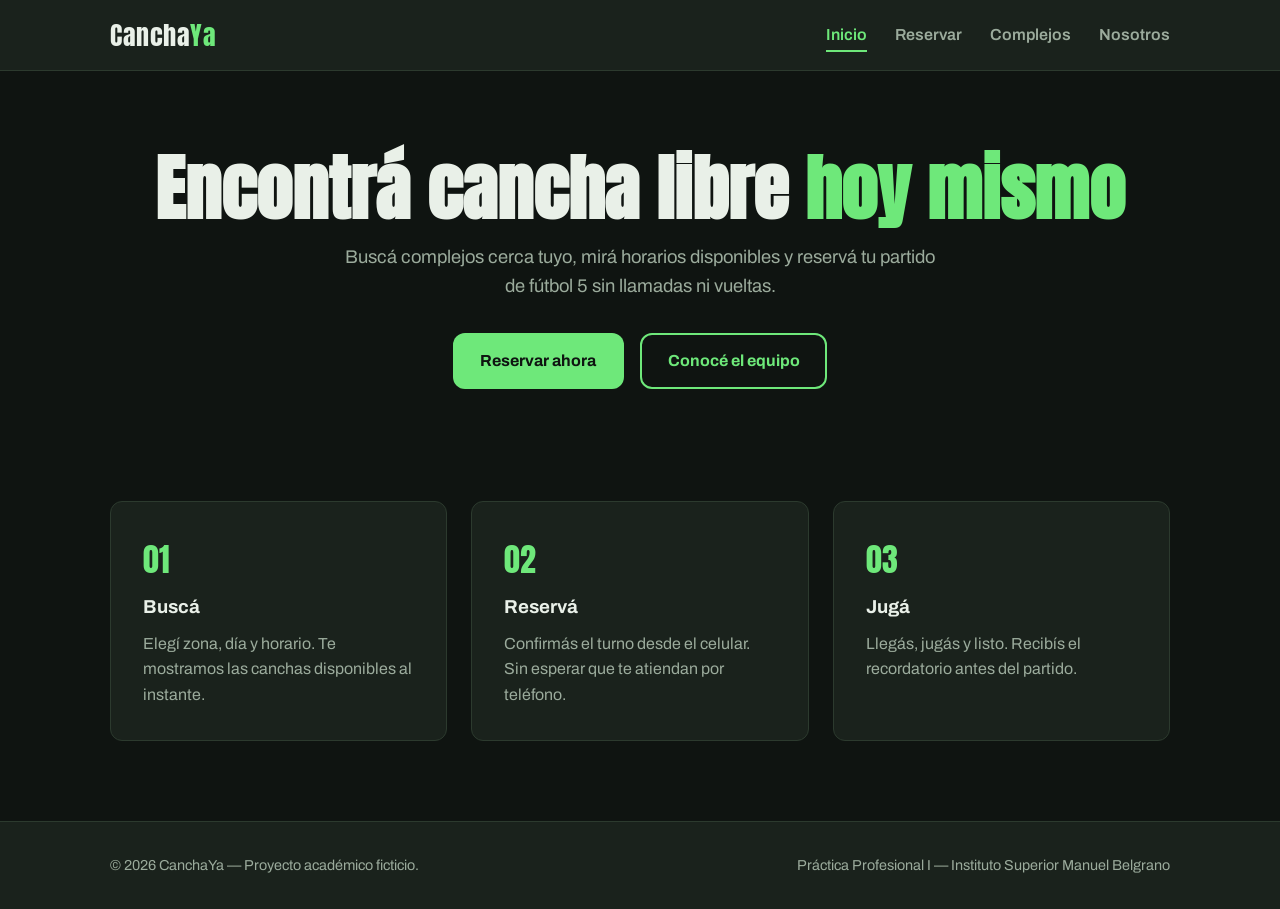
==== index.html @ 6e0f5f14 "Reorganiza el sitio a la raiz del repo" ====
<!DOCTYPE html>
<!-- =========================================================================
     PÁGINA: Inicio (index.html)
     RESPONSABLE: [FED] Federico Cabrera — Frontend / HTML
     QUÉ HACE: estructura semántica base, header y footer comunes, y el "hero"
               de bienvenida. El contenido/mensajes los define [GON] Gonzalo.
     ========================================================================= -->
<html lang="es">
<head>
  <meta charset="UTF-8">                                  <!-- acentos y ñ -->
  <meta name="viewport" content="width=device-width, initial-scale=1.0"> <!-- responsive -->
  <!-- [GUS] meta author: autoría de esta página (requisito de rúbrica) -->
  <meta name="author" content="Federico Cabrera">
  <meta name="description" content="CanchaYa: reservá tu cancha de fútbol 5 en Mendoza en segundos.">
  <title>CanchaYa — Reservá tu cancha en segundos</title>

  <link rel="preconnect" href="https://fonts.googleapis.com">
  <link rel="preconnect" href="https://fonts.gstatic.com" crossorigin>
  <link href="https://fonts.googleapis.com/css2?family=Anton&family=Archivo:wght@400;600;700&display=swap" rel="stylesheet">
  <link rel="stylesheet" href="css/estilos.css">
</head>

<body>

  <!-- [FED] HEADER común (se repite igual en las 4 páginas) -->
  <header class="cabecera">
    <div class="contenedor">
      <a href="index.html" class="logo">Cancha<span>Ya</span></a>
      <!-- [FED] botón hamburguesa: solo visible en móvil (ver CSS) -->
      <button class="hamburguesa" aria-label="Abrir menú">&#9776;</button>
      <nav>
        <ul class="menu">
          <li><a href="index.html" class="activo">Inicio</a></li>
          <li><a href="reservar.html">Reservar</a></li>
          <li><a href="complejos.html">Complejos</a></li>
          <li><a href="nosotros.html">Nosotros</a></li>
        </ul>
      </nav>
    </div>
  </header>

  <main>
    <!-- [FED] estructura del hero | [GON] textos del hero -->
    <section class="hero">
      <div class="contenedor">
        <h1>Encontrá cancha libre <span>hoy mismo</span></h1>
        <p>
          Buscá complejos cerca tuyo, mirá horarios disponibles y reservá
          tu partido de fútbol 5 sin llamadas ni vueltas.
        </p>
        <div class="hero-acciones">
          <a href="reservar.html" class="boton boton-primario">Reservar ahora</a>
          <a href="nosotros.html" class="boton boton-secundario">Conocé el equipo</a>
        </div>
      </div>
    </section>

    <!-- [GON] sección "cómo funciona" en 3 pasos -->
    <section class="contenedor">
      <div class="tarjetas">
        <article class="tarjeta">
          <div class="numero">01</div>
          <h3>Buscá</h3>
          <p>Elegí zona, día y horario. Te mostramos las canchas disponibles al instante.</p>
        </article>
        <article class="tarjeta">
          <div class="numero">02</div>
          <h3>Reservá</h3>
          <p>Confirmás el turno desde el celular. Sin esperar que te atiendan por teléfono.</p>
        </article>
        <article class="tarjeta">
          <div class="numero">03</div>
          <h3>Jugá</h3>
          <p>Llegás, jugás y listo. Recibís el recordatorio antes del partido.</p>
        </article>
      </div>
    </section>
  </main>

  <!-- [FED] FOOTER común -->
  <footer class="pie">
    <div class="contenedor">
      <span>© 2026 CanchaYa — Proyecto académico ficticio.</span>
      <span>Práctica Profesional I — Instituto Superior Manuel Belgrano</span>
    </div>
  </footer>

  <!-- [FED] script del menú hamburguesa -->
  <script src="js/menu.js"></script>
</body>
</html>
---- css/estilos.css ----
/* =========================================================================
   CanchaYa — Hoja de estilos compartida (la importan TODAS las páginas).
   -------------------------------------------------------------------------
   MAPA DE RESPONSABILIDADES (para Gustavo / documentación):
     [FED] Federico Cabrera  — Frontend / HTML  (base, layout, header/footer)
     [LEA] Leandro Licata    — Frontend / Formularios
     [GON] Gonzalo Tapia     — Contenido / UX
     [GUS] Gustavo Di Paola  — Documentación / Git
   Cada sección de abajo está etiquetada con la sigla del responsable.
   ========================================================================= */


/* ===== [FED] TOKENS DE DISEÑO =============================================
   Variables CSS reutilizables. Cambiando un valor acá cambia todo el sitio.
   Esto ADEMÁS es la guía de estilo que va en el PDF (colores y tipografías). */
:root {
  --color-fondo:        #0f1411;  /* fondo principal (verde casi negro) */
  --color-superficie:   #1a221c;  /* tarjetas y bloques */
  --color-texto:        #e9f0e8;  /* texto sobre fondo oscuro */
  --color-texto-suave:  #9bab9c;  /* texto secundario */
  --color-acento:       #6ee87a;  /* verde césped, color de marca */
  --color-acento-fuerte:#3fbf52;  /* hover del acento */
  --color-borde:        #2c3a2e;

  --fuente-titulo: "Anton", sans-serif;    /* títulos */
  --fuente-texto:  "Archivo", sans-serif;  /* texto */

  --radio:   12px;
  --sombra:  0 8px 24px rgba(0, 0, 0, .35);
  --ancho-max: 1100px;
}

/* ===== [FED] RESET Y BASE =================================================
   Emparejamos los márgenes por defecto del navegador para arrancar de cero. */
* {
  margin: 0;
  padding: 0;
  box-sizing: border-box; /* el padding no agranda el ancho del elemento */
}
body {
  font-family: var(--fuente-texto);
  background-color: var(--color-fondo);
  color: var(--color-texto);
  line-height: 1.6;
}

/* ===== [FED] CONTENEDOR ===================================================
   Clase reutilizable que centra el contenido y le da un ancho máximo. */
.contenedor {
  max-width: var(--ancho-max);
  margin: 0 auto;
  padding: 0 1.25rem;
}

/* ===== [FED] HEADER Y NAVEGACIÓN ==========================================
   Estructura común a todas las páginas: logo a la izquierda, menú a la der. */
.cabecera {
  background-color: var(--color-superficie);
  border-bottom: 1px solid var(--color-borde);
  position: sticky;  /* queda fija arriba al hacer scroll */
  top: 0;
  z-index: 10;
}
.cabecera .contenedor {
  display: flex;
  align-items: center;
  justify-content: space-between;
  height: 70px;
}
.logo {
  font-family: var(--fuente-titulo);
  font-size: 1.6rem;
  letter-spacing: .5px;
  color: var(--color-texto);
  text-decoration: none;
}
.logo span { color: var(--color-acento); }

.menu {
  display: flex;
  gap: 1.75rem;
  list-style: none;
}
.menu a {
  color: var(--color-texto-suave);
  text-decoration: none;
  font-weight: 600;
  padding: .4rem 0;
  transition: color .2s ease;
}
.menu a:hover { color: var(--color-acento); }  /* :hover pedido por rúbrica */

/* [GON] Decisión de UX: resaltar la página en la que estás parado. */
.menu a.activo {
  color: var(--color-acento);
  border-bottom: 2px solid var(--color-acento);
}

/* ===== [FED] BOTONES ======================================================
   Botón primario y secundario = componentes de la guía de estilo. */
.boton {
  display: inline-block;
  font-family: var(--fuente-texto);
  font-weight: 700;
  padding: .8rem 1.6rem;
  border-radius: var(--radio);
  border: 2px solid transparent;
  cursor: pointer;
  text-decoration: none;
  transition: transform .15s ease, background-color .2s ease;
}
.boton-primario { background-color: var(--color-acento); color: var(--color-fondo); }
.boton-primario:hover {
  background-color: var(--color-acento-fuerte);
  transform: translateY(-2px);
}
.boton-secundario {
  background-color: transparent;
  color: var(--color-acento);
  border-color: var(--color-acento);
}
.boton-secundario:hover { background-color: var(--color-acento); color: var(--color-fondo); }

/* ===== [FED] FOOTER =======================================================
   Pie común a todas las páginas. */
.pie {
  background-color: var(--color-superficie);
  border-top: 1px solid var(--color-borde);
  margin-top: 4rem;
  padding: 2rem 0;
  color: var(--color-texto-suave);
  font-size: .9rem;
}
.pie .contenedor {
  display: flex;
  flex-wrap: wrap;
  justify-content: space-between;
  gap: 1rem;
}

/* ===== [FED + GON] PÁGINA DE INICIO =======================================
   [FED] arma el layout del hero; [GON] define el contenido/mensajes. */
.hero { padding: 5rem 0; text-align: center; }
.hero h1 {
  font-family: var(--fuente-titulo);
  font-size: clamp(2.5rem, 6vw, 4.5rem); /* escala según el ancho de pantalla */
  line-height: 1.05;
  margin-bottom: 1rem;
}
.hero h1 span { color: var(--color-acento); }
.hero p {
  max-width: 600px;
  margin: 0 auto 2rem;
  color: var(--color-texto-suave);
  font-size: 1.15rem;
}
.hero-acciones { display: flex; gap: 1rem; justify-content: center; flex-wrap: wrap; }

/* [GON] Sección "cómo funciona": 3 pasos en tarjetas. */
.tarjetas {
  display: grid;
  grid-template-columns: repeat(3, 1fr);
  gap: 1.5rem;
  padding: 2rem 0 1rem;
}
.tarjeta {
  background-color: var(--color-superficie);
  border: 1px solid var(--color-borde);
  border-radius: var(--radio);
  padding: 2rem;
}
.tarjeta .numero { font-family: var(--fuente-titulo); font-size: 2rem; color: var(--color-acento); }
.tarjeta h3 { margin: .5rem 0; }
.tarjeta p { color: var(--color-texto-suave); }

/* ===== [FED] ENCABEZADO DE PÁGINAS INTERNAS =============================== */
.encabezado-pagina { padding: 3rem 0 1rem; text-align: center; }
.encabezado-pagina h1 {
  font-family: var(--fuente-titulo);
  font-size: clamp(2rem, 5vw, 3.2rem);
}
.encabezado-pagina h1 span { color: var(--color-acento); }
.encabezado-pagina p {
  color: var(--color-texto-suave);
  max-width: 600px;
  margin: .5rem auto 0;
}

/* ===== [LEA] FORMULARIO DE RESERVA ========================================
   Estilos de los controles + estados :hover y :focus. */
.formulario {
  background-color: var(--color-superficie);
  border: 1px solid var(--color-borde);
  border-radius: var(--radio);
  padding: 2rem;
  max-width: 640px;
  margin: 2rem auto;
  box-shadow: var(--sombra);
}
.campo { display: flex; flex-direction: column; margin-bottom: 1.25rem; }
.campo label { font-weight: 600; margin-bottom: .4rem; }
.campo input,
.campo select,
.campo textarea {
  font-family: var(--fuente-texto);
  font-size: 1rem;
  padding: .7rem .9rem;
  background-color: var(--color-fondo);
  color: var(--color-texto);
  border: 1px solid var(--color-borde);
  border-radius: 8px;
  transition: border-color .2s ease, box-shadow .2s ease;
}
/* :hover en input/select/textarea lo pide la rúbrica */
.campo input:hover,
.campo select:hover,
.campo textarea:hover { border-color: var(--color-texto-suave); }
/* :focus = cuando el campo está seleccionado (mejora la UX) */
.campo input:focus,
.campo select:focus,
.campo textarea:focus {
  outline: none;
  border-color: var(--color-acento);
  box-shadow: 0 0 0 3px rgba(110, 232, 122, .15);
}
.fila { display: grid; grid-template-columns: 1fr 1fr; gap: 1.25rem; }
.formulario .boton { width: 100%; font-size: 1.05rem; }

/* ===== [GON] LISTADO DE COMPLEJOS ========================================= */
.grilla-complejos {
  display: grid;
  grid-template-columns: repeat(3, 1fr);
  gap: 1.5rem;
  padding: 1rem 0;
}
.complejo {
  background-color: var(--color-superficie);
  border: 1px solid var(--color-borde);
  border-radius: var(--radio);
  overflow: hidden;
  transition: transform .2s ease, border-color .2s ease;
}
.complejo:hover { transform: translateY(-4px); border-color: var(--color-acento); }
.complejo .foto {
  height: 150px;
  background: linear-gradient(135deg, var(--color-acento-fuerte), var(--color-fondo));
  display: flex; align-items: center; justify-content: center;
  font-family: var(--fuente-titulo); font-size: 2.5rem; color: var(--color-fondo);
}
.complejo .info { padding: 1.25rem; }
.complejo h3 { margin-bottom: .3rem; }
.complejo .dato { color: var(--color-texto-suave); font-size: .9rem; }
.complejo .precio { color: var(--color-acento); font-weight: 700; margin-top: .6rem; }

/* ===== [GON] EQUIPO (página Nosotros) ===================================== */
.grilla-equipo {
  display: grid;
  grid-template-columns: repeat(4, 1fr);
  gap: 1.5rem;
  padding: 1rem 0;
}
.miembro {
  background-color: var(--color-superficie);
  border: 1px solid var(--color-borde);
  border-radius: var(--radio);
  padding: 1.5rem;
  text-align: center;
}
.miembro .avatar {
  width: 80px; height: 80px; border-radius: 50%;
  margin: 0 auto 1rem;
  background-color: var(--color-acento); color: var(--color-fondo);
  display: flex; align-items: center; justify-content: center;
  font-family: var(--fuente-titulo); font-size: 1.8rem;
}
.miembro h3 { margin-bottom: .2rem; }
.miembro .rol { color: var(--color-acento); font-size: .9rem; font-weight: 600; }
.miembro p { color: var(--color-texto-suave); font-size: .9rem; margin-top: .5rem; }

/* ===== [FED] ANIMACIÓN DE ENTRADA =========================================
   El hero aparece en cascada al cargar la página. */
@keyframes aparecer {
  from { opacity: 0; transform: translateY(20px); }
  to   { opacity: 1; transform: translateY(0); }
}
.hero h1       { animation: aparecer .6s ease both; }
.hero p        { animation: aparecer .6s ease .15s both; }
.hero-acciones { animation: aparecer .6s ease .30s both; }

/* ===== [FED] BOTÓN HAMBURGUESA (implementación) ===========================
   [GON] aporta la decisión de UX de tener menú colapsable en móvil. */
.hamburguesa {
  display: none;  /* oculto en escritorio */
  background: none; border: none;
  color: var(--color-texto);
  font-size: 1.8rem; cursor: pointer;
  transition: color .2s ease;
}
.hamburguesa:hover { color: var(--color-acento); }

/* ===== [FED + GON] RESPONSIVE ============================================= */
@media (max-width: 900px) {
  .grilla-equipo    { grid-template-columns: repeat(2, 1fr); }
  .grilla-complejos { grid-template-columns: repeat(2, 1fr); }
}
@media (max-width: 720px) {
  .tarjetas { grid-template-columns: 1fr; }
  /* Menú móvil: el botón aparece y el menú se vuelve panel desplegable */
  .hamburguesa { display: block; }
  .menu {
    display: none;
    position: absolute; top: 100%; left: 0; right: 0;
    flex-direction: column;
    background-color: var(--color-superficie);
    border-bottom: 1px solid var(--color-borde);
    padding: 1rem 1.25rem; gap: 1rem;
  }
  .menu.abierto { display: flex; } /* el JS agrega esta clase al hacer clic */
}
@media (max-width: 600px) {
  .fila { grid-template-columns: 1fr; }
  .grilla-equipo,
  .grilla-complejos { grid-template-columns: 1fr; }
}
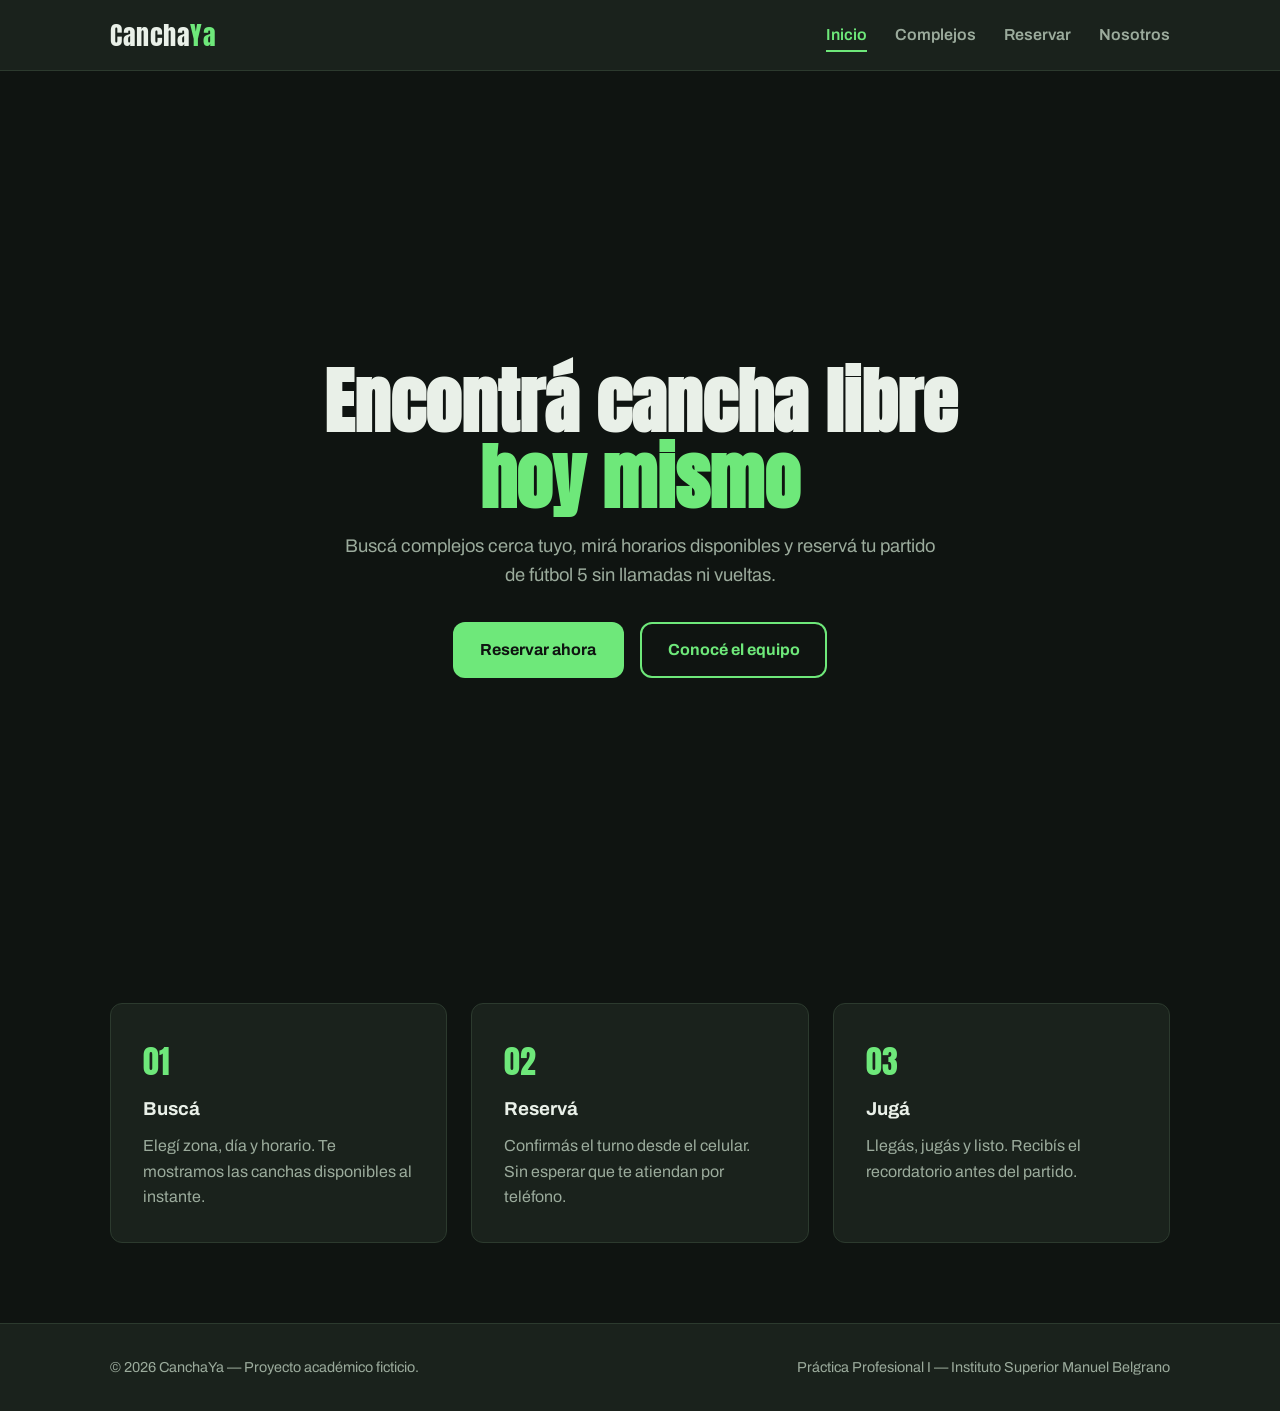
==== commit 2bc9eb2a: "feat: add hero background to index" ====
--- a/index.html
+++ b/index.html
@@ -31,8 +31,8 @@
       <nav>
         <ul class="menu">
           <li><a href="index.html" class="activo">Inicio</a></li>
+          <li><a href="complejos.html">Complejos</a></li>
           <li><a href="reservar.html">Reservar</a></li>
-          <li><a href="complejos.html">Complejos</a></li>
           <li><a href="nosotros.html">Nosotros</a></li>
         </ul>
       </nav>
@@ -42,7 +42,7 @@
   <main>
     <!-- [FED] estructura del hero | [GON] textos del hero -->
     <section class="hero">
-      <div class="contenedor">
+      <div class="contenedor hero-contenido">
         <h1>Encontrá cancha libre <span>hoy mismo</span></h1>
         <p>
           Buscá complejos cerca tuyo, mirá horarios disponibles y reservá
--- a/css/estilos.css
+++ b/css/estilos.css
@@ -42,6 +42,12 @@
   background-color: var(--color-fondo);
   color: var(--color-texto);
   line-height: 1.6;
+  display: flex;
+  flex-direction: column;
+  min-height: 100vh;
+}
+main {
+  flex: 1;
 }
 
 /* ===== [FED] CONTENEDOR ===================================================
@@ -138,9 +144,20 @@
   gap: 1rem;
 }
 
-/* ===== [FED + GON] PÁGINA DE INICIO =======================================
+/* [FED + GON] PÁGINA DE INICIO =======================================
    [FED] arma el layout del hero; [GON] define el contenido/mensajes. */
-.hero { padding: 5rem 0; text-align: center; }
+.hero {
+    min-height: 100vh;
+    display: flex;
+    align-items: center;
+    justify-content: center;
+    text-align: center;
+    background: linear-gradient(rgba(15, 20, 17, .75), rgba(15, 20, 17, .85)), url("https://images.unsplash.com/photo-1517466787929-bc90951d0974?auto=format&fit=crop&w=1600&q=80") center/cover;
+    color: var(--color-texto);
+}
+.hero-contenido {
+    max-width: 700px;
+}
 .hero h1 {
   font-family: var(--fuente-titulo);
   font-size: clamp(2.5rem, 6vw, 4.5rem); /* escala según el ancho de pantalla */
@@ -223,6 +240,13 @@
   border-color: var(--color-acento);
   box-shadow: 0 0 0 3px rgba(110, 232, 122, .15);
 }
+
+/* Ajuste para iconos de fecha/tiempo en modo oscuro */
+.campo input[type="date"]::-webkit-calendar-picker-indicator,
+.campo input[type="time"]::-webkit-calendar-picker-indicator {
+    filter: invert(1);
+}
+
 .fila { display: grid; grid-template-columns: 1fr 1fr; gap: 1.25rem; }
 .formulario .boton { width: 100%; font-size: 1.05rem; }
 
@@ -295,6 +319,7 @@
   color: var(--color-texto);
   font-size: 1.8rem; cursor: pointer;
   transition: color .2s ease;
+  margin-left: auto;
 }
 .hamburguesa:hover { color: var(--color-acento); }
 
